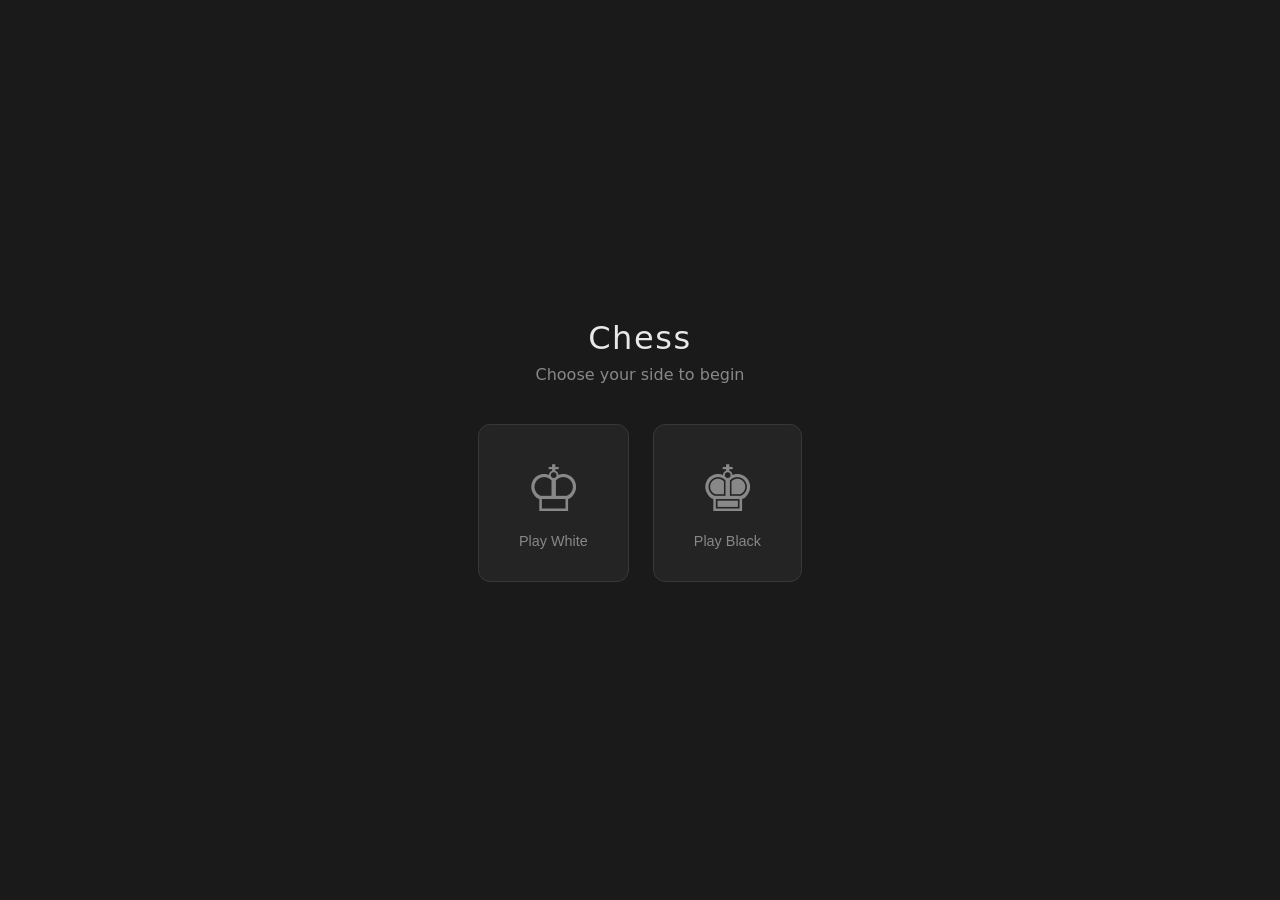
==== index.html @ a19563bc "Game completed" ====
<!doctype html>
<html lang="en">
    <head>
        <meta charset="UTF-8" />
        <meta name="viewport" content="width=device-width, initial-scale=1.0" />
        <title>Chess — Play vs AI</title>
        <link rel="stylesheet" href="index.css" />
    </head>
    <body>
        <!-- Color choice screen -->
        <div id="color-picker">
            <h1>Chess</h1>
            <p>Choose your side to begin</p>
            <div class="piece-choice">
                <button class="choice-btn" onclick="startGame('white')">
                    <span class="piece-icon">♔</span>
                    Play White
                </button>
                <button class="choice-btn" onclick="startGame('black')">
                    <span class="piece-icon">♚</span>
                    Play Black
                </button>
            </div>
        </div>

        <!-- Game screen -->
        <div id="game">
            <div id="board-wrap">
                <div id="board-outer">
                    <div class="coord-col" id="rank-labels"></div>
                    <div id="board"></div>
                </div>
                <div class="coord-row" id="file-labels"></div>
            </div>

            <div id="panel">
                <div class="card">
                    <div id="ai-badge">AI · ~2100 ELO</div>
                    <div id="status-title">White to move</div>
                    <div id="status-text">Select a piece to begin.</div>
                    <div id="thinking-indicator">
                        <div class="dot-pulse">
                            <span></span><span></span><span></span>
                        </div>
                        Thinking…
                    </div>
                </div>

                <div class="card" id="captured-wrap">
                    <div class="cap-label">Captured by you</div>
                    <div class="captured-row" id="cap-by-player"></div>
                    <div class="cap-label" style="margin-top: 8px">
                        Captured by AI
                    </div>
                    <div class="captured-row" id="cap-by-ai"></div>
                </div>

                <div class="card">
                    <div
                        style="
                            font-size: 0.75rem;
                            color: var(--text-muted);
                            margin-bottom: 8px;
                        "
                    >
                        Move history
                    </div>
                    <div id="moves-list"></div>
                </div>

                <button id="btn-new" onclick="newGame()">New Game</button>
            </div>
        </div>

        <!-- Result overlay -->
        <div id="result-overlay">
            <div id="result-box">
                <h2 id="result-title">Game Over</h2>
                <p id="result-desc"></p>
                <button onclick="newGame()">Play Again</button>
            </div>
        </div>

        <script src="index.js"></script>
    </body>
</html>
---- index.css ----
*,
*::before,
*::after {
    box-sizing: border-box;
    margin: 0;
    padding: 0;
}

:root {
    --bg: #1a1a1a;
    --surface: #242424;
    --surface2: #2e2e2e;
    --border: #383838;
    --text: #e8e8e8;
    --text-muted: #888;
    --accent: #c9a96e;
    --accent-dim: #8a6e40;
    --light-sq: #f0d9b5;
    --dark-sq: #b58863;
    --selected: #f6f669;
    --move-dot: rgba(0, 0, 0, 0.28);
    --last-move: rgba(205, 210, 106, 0.45);
    --check: rgba(220, 50, 50, 0.7);
    --capture-ring: rgba(0, 0, 0, 0.4);
}

body {
    background: var(--bg);
    color: var(--text);
    font-family: "Segoe UI", system-ui, sans-serif;
    min-height: 100vh;
    display: flex;
    align-items: center;
    justify-content: center;
    padding: 1rem;
}

/* ─── Color picker screen ─── */
#color-picker {
    text-align: center;
    max-width: 400px;
}
#color-picker h1 {
    font-size: 2rem;
    font-weight: 300;
    letter-spacing: 0.05em;
    margin-bottom: 0.5rem;
}
#color-picker p {
    color: var(--text-muted);
    margin-bottom: 2.5rem;
}

.piece-choice {
    display: flex;
    gap: 1.5rem;
    justify-content: center;
}
.choice-btn {
    background: var(--surface);
    border: 1.5px solid var(--border);
    border-radius: 12px;
    padding: 2rem 2.5rem;
    cursor: pointer;
    transition:
        border-color 0.15s,
        transform 0.1s;
    color: var(--text);
    display: flex;
    flex-direction: column;
    align-items: center;
    gap: 0.75rem;
    font-size: 0.9rem;
    color: var(--text-muted);
}
.choice-btn:hover {
    border-color: var(--accent);
    transform: translateY(-2px);
}
.choice-btn .piece-icon {
    font-size: 4rem;
    line-height: 1;
}

/* ─── Main game layout ─── */
#game {
    display: none;
    gap: 1.5rem;
    align-items: flex-start;
}
#game.active {
    display: flex;
}

/* ─── Board ─── */
#board-wrap {
    display: flex;
    flex-direction: column;
    gap: 4px;
}
#board-outer {
    display: flex;
    gap: 4px;
    align-items: flex-start;
}
.coord-col {
    display: flex;
    flex-direction: column;
    justify-content: space-around;
    height: 480px;
}
.coord-row {
    display: flex;
    justify-content: space-around;
    width: 480px;
    padding-left: 20px;
}
.coord {
    font-size: 11px;
    color: var(--text-muted);
    width: 16px;
    text-align: center;
    user-select: none;
    line-height: 60px;
}
.coord-r {
    line-height: 1;
}

#board {
    display: grid;
    grid-template-columns: repeat(8, 60px);
    grid-template-rows: repeat(8, 60px);
    border: 2px solid var(--border);
    cursor: pointer;
    user-select: none;
}

.sq {
    width: 60px;
    height: 60px;
    display: flex;
    align-items: center;
    justify-content: center;
    position: relative;
    transition: background 0.1s;
}
.sq.light {
    background: var(--light-sq);
}
.sq.dark {
    background: var(--dark-sq);
}
.sq.selected {
    background: var(--selected) !important;
}
.sq.last-move {
    background: var(--last-move) !important;
}
.sq.in-check {
    background: var(--check) !important;
}

/* Move dot indicator */
.sq.can-move::after {
    content: "";
    position: absolute;
    width: 22px;
    height: 22px;
    border-radius: 50%;
    background: var(--move-dot);
    pointer-events: none;
}
/* Capture ring */
.sq.can-capture::after {
    content: "";
    position: absolute;
    inset: 0;
    border-radius: 50%;
    box-shadow: inset 0 0 0 5px var(--capture-ring);
    pointer-events: none;
}

.piece {
    pointer-events: none;
    width: 52px;
    height: 52px;
    display: block;
}
.piece svg {
    width: 100%;
    height: 100%;
    overflow: visible;
}

/* ─── Side panel ─── */
#panel {
    width: 220px;
    display: flex;
    flex-direction: column;
    gap: 1rem;
}

.card {
    background: var(--surface);
    border: 1px solid var(--border);
    border-radius: 10px;
    padding: 1rem;
}

#status-text {
    font-size: 0.85rem;
    color: var(--text-muted);
    line-height: 1.5;
}
#status-title {
    font-size: 1rem;
    font-weight: 500;
    color: var(--text);
    margin-bottom: 0.25rem;
}
#ai-badge {
    font-size: 0.75rem;
    color: var(--accent);
    background: rgba(201, 169, 110, 0.12);
    border: 1px solid var(--accent-dim);
    border-radius: 6px;
    padding: 2px 8px;
    display: inline-block;
    margin-bottom: 0.75rem;
}

#thinking-indicator {
    display: none;
    align-items: center;
    gap: 6px;
    font-size: 0.8rem;
    color: var(--accent);
    margin-top: 0.5rem;
}
#thinking-indicator.active {
    display: flex;
}
.dot-pulse {
    display: flex;
    gap: 3px;
}
.dot-pulse span {
    width: 5px;
    height: 5px;
    border-radius: 50%;
    background: var(--accent);
    animation: pulse 1.2s infinite;
}
.dot-pulse span:nth-child(2) {
    animation-delay: 0.2s;
}
.dot-pulse span:nth-child(3) {
    animation-delay: 0.4s;
}
@keyframes pulse {
    0%,
    80%,
    100% {
        opacity: 0.2;
        transform: scale(0.85);
    }
    40% {
        opacity: 1;
        transform: scale(1);
    }
}

/* Move history */
#moves-list {
    max-height: 260px;
    overflow-y: auto;
    display: grid;
    grid-template-columns: 1fr 1fr;
    gap: 2px 8px;
    font-size: 0.82rem;
    color: var(--text-muted);
    scrollbar-width: thin;
    scrollbar-color: var(--border) transparent;
}
.move-num {
    color: var(--text-muted);
    font-variant-numeric: tabular-nums;
}
.move-entry {
    color: var(--text);
}
.move-entry.current {
    color: var(--accent);
    font-weight: 500;
}

#btn-new {
    width: 100%;
    background: none;
    border: 1.5px solid var(--accent-dim);
    color: var(--accent);
    border-radius: 8px;
    padding: 0.6rem;
    cursor: pointer;
    font-size: 0.85rem;
    transition: background 0.15s;
}
#btn-new:hover {
    background: rgba(201, 169, 110, 0.1);
}

/* Captured pieces display */
#captured-wrap {
    font-size: 0.75rem;
}
.captured-row {
    display: flex;
    flex-wrap: wrap;
    min-height: 24px;
    margin-top: 4px;
    font-size: 1.3rem;
    line-height: 1.2;
}
.cap-label {
    font-size: 0.75rem;
    color: var(--text-muted);
    margin-bottom: 2px;
}

/* Result overlay */
#result-overlay {
    display: none;
    position: fixed;
    inset: 0;
    background: rgba(0, 0, 0, 0.6);
    align-items: center;
    justify-content: center;
    z-index: 10;
}
#result-overlay.active {
    display: flex;
}
#result-box {
    background: var(--surface);
    border: 1.5px solid var(--border);
    border-radius: 16px;
    padding: 2.5rem 3rem;
    text-align: center;
    max-width: 340px;
}
#result-box h2 {
    font-size: 1.6rem;
    font-weight: 300;
    margin-bottom: 0.5rem;
}
#result-box p {
    color: var(--text-muted);
    font-size: 0.9rem;
    margin-bottom: 1.5rem;
}
#result-box button {
    background: var(--accent);
    color: #1a1209;
    border: none;
    border-radius: 8px;
    padding: 0.65rem 2rem;
    font-size: 0.9rem;
    font-weight: 600;
    cursor: pointer;
}
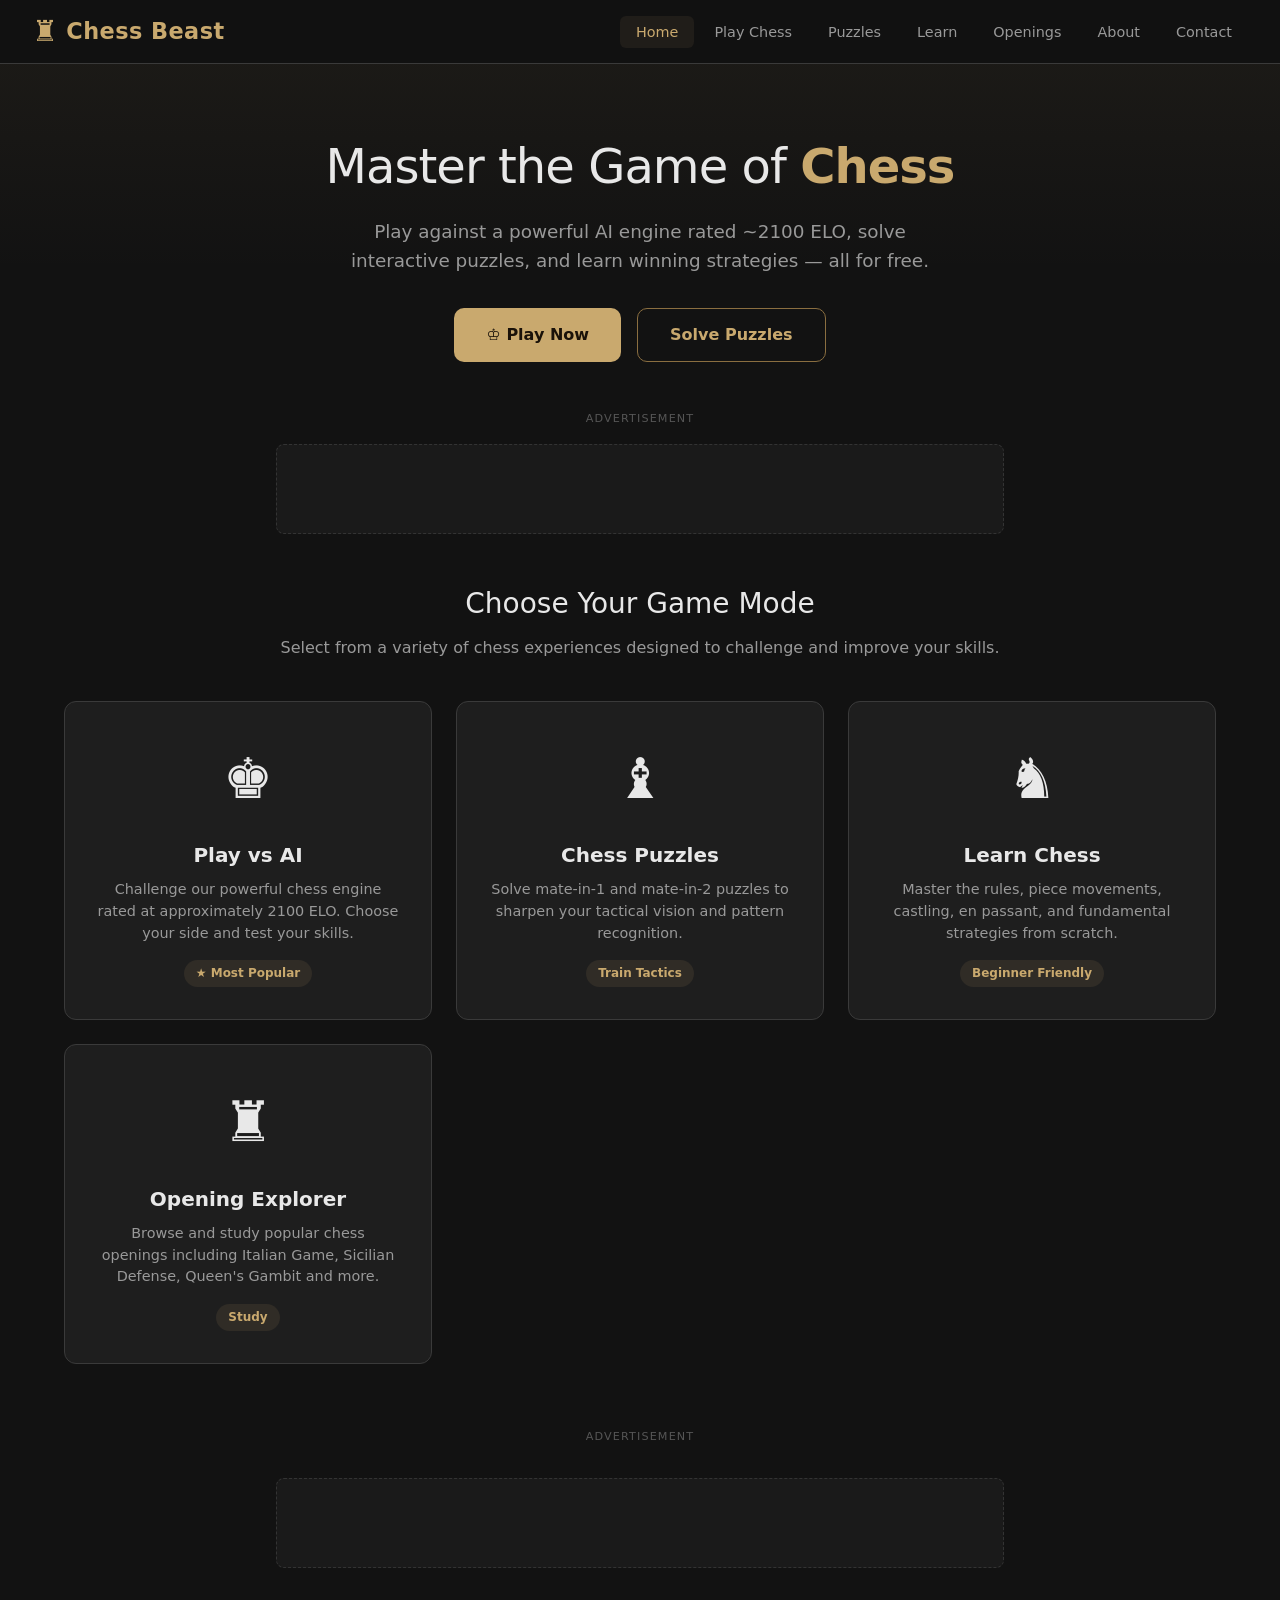
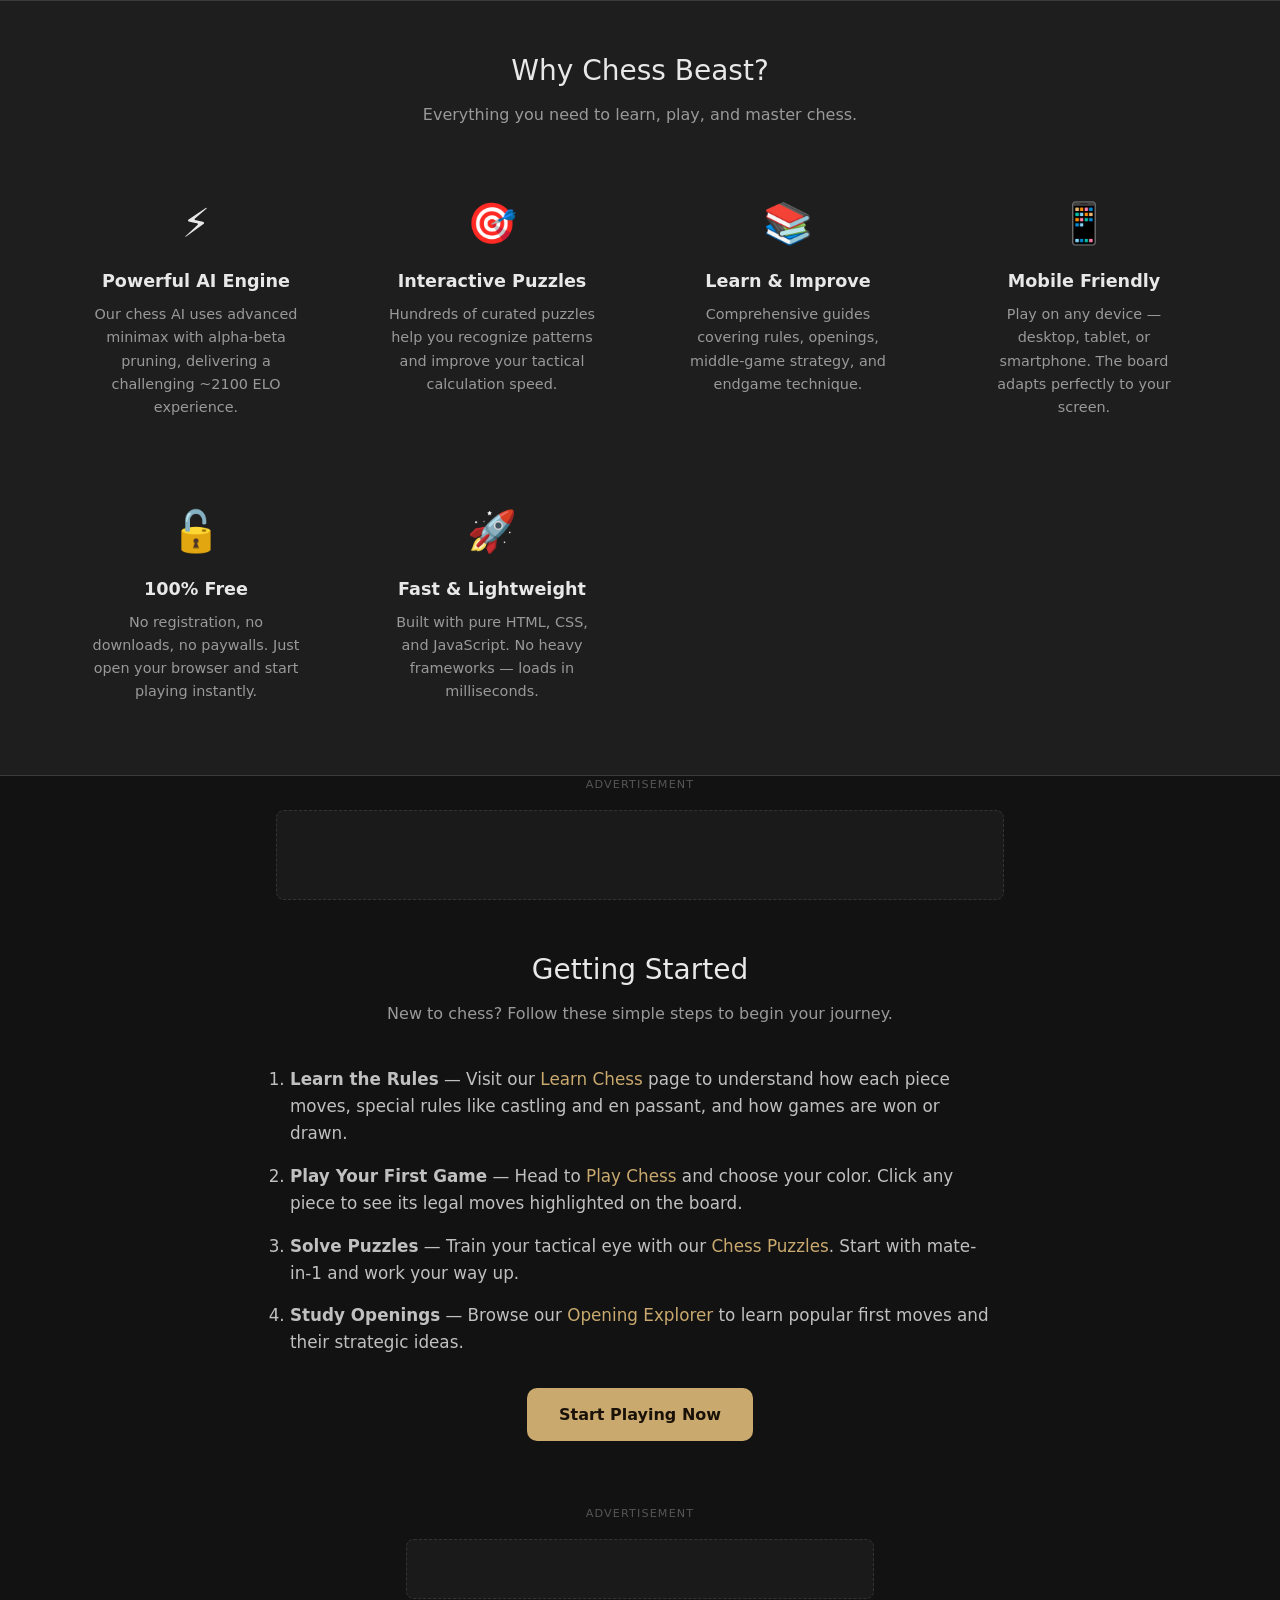
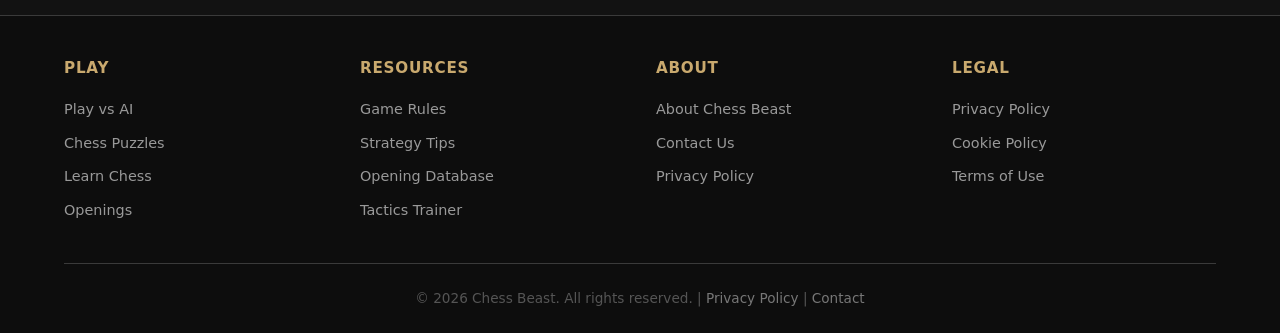
==== commit ce9351ce: "Site Upgrade" ====
--- a/index.html
+++ b/index.html
@@ -3,84 +3,407 @@
     <head>
         <meta charset="UTF-8" />
         <meta name="viewport" content="width=device-width, initial-scale=1.0" />
-        <title>Chess — Play vs AI</title>
-        <link rel="stylesheet" href="index.css" />
+        <title>
+            Chess Beast — Play Chess Online vs AI | Free Chess Games & Puzzles
+        </title>
+        <meta
+            name="description"
+            content="Play free chess online against a powerful AI engine. Solve chess puzzles, learn openings, and improve your game at Chess Beast."
+        />
+        <meta
+            name="keywords"
+            content="chess, play chess online, chess AI, chess puzzles, chess openings, free chess game, chess engine"
+        />
+        <meta name="author" content="Chess Beast" />
+        <meta name="robots" content="index, follow" />
+        <link
+            rel="canonical"
+            href="https://6a2cd4bd62cdf35db3fb0080--starlit-phoenix-8d6c7b.netlify.app/"
+        />
+        <meta
+            property="og:title"
+            content="Chess Beast — Play Chess Online vs AI"
+        />
+        <meta
+            property="og:description"
+            content="Play free chess online against a powerful AI engine. Solve puzzles and learn chess."
+        />
+        <meta property="og:type" content="website" />
+        <meta
+            property="og:url"
+            content="https://6a2cd4bd62cdf35db3fb0080--starlit-phoenix-8d6c7b.netlify.app/"
+        />
+        <meta
+            property="og:image"
+            content="https://6a2cd4bd62cdf35db3fb0080--starlit-phoenix-8d6c7b.netlify.app/og-image.jpg"
+        />
+        <meta name="twitter:card" content="summary_large_image" />
+        <link rel="stylesheet" href="styles.css" />
+        <script
+            async
+            src="https://pagead2.googlesyndication.com/pagead/js/adsbygoogle.js?client=ca-pub-2041950116232110"
+            crossorigin="anonymous"
+        ></script>
     </head>
     <body>
-        <!-- Color choice screen -->
-        <div id="color-picker">
-            <h1>Chess</h1>
-            <p>Choose your side to begin</p>
-            <div class="piece-choice">
-                <button class="choice-btn" onclick="startGame('white')">
-                    <span class="piece-icon">♔</span>
-                    Play White
-                </button>
-                <button class="choice-btn" onclick="startGame('black')">
-                    <span class="piece-icon">♚</span>
-                    Play Black
-                </button>
+        <!-- Navigation -->
+        <nav class="site-nav">
+            <a href="index.html" class="nav-brand">
+                <span class="logo-icon">&#9820;</span>
+                <span>Chess Beast</span>
+            </a>
+            <button
+                class="nav-toggle"
+                onclick="
+                    document
+                        .querySelector('.nav-links')
+                        .classList.toggle('active')
+                "
+                aria-label="Toggle navigation"
+            >
+                &#9776;
+            </button>
+            <ul class="nav-links">
+                <li><a href="index.html" class="active">Home</a></li>
+                <li><a href="play.html">Play Chess</a></li>
+                <li><a href="puzzles.html">Puzzles</a></li>
+                <li><a href="learn.html">Learn</a></li>
+                <li><a href="openings.html">Openings</a></li>
+                <li><a href="about.html">About</a></li>
+                <li><a href="contact.html">Contact</a></li>
+            </ul>
+        </nav>
+
+        <div class="page-content">
+            <!-- Hero Section -->
+            <section class="hero">
+                <div class="container">
+                    <h1>Master the Game of <span>Chess</span></h1>
+                    <p>
+                        Play against a powerful AI engine rated ~2100 ELO, solve
+                        interactive puzzles, and learn winning strategies — all
+                        for free.
+                    </p>
+                    <div class="hero-actions">
+                        <a href="play.html" class="btn btn-primary"
+                            >&#9812; Play Now</a
+                        >
+                        <a href="puzzles.html" class="btn btn-secondary"
+                            >Solve Puzzles</a
+                        >
+                    </div>
+                </div>
+            </section>
+
+            <!-- Top Banner Ad -->
+            <div class="container">
+                <p class="ad-label">Advertisement</p>
+                <div class="ad-slot ad-leaderboard">
+                    <ins
+                        class="adsbygoogle"
+                        style="
+                            display: inline-block;
+                            width: 728px;
+                            height: 90px;
+                        "
+                        data-ad-client="ca-pub-XXXXXXXXXXXXXXXX"
+                        data-ad-slot="HOMEBANNER1"
+                    ></ins>
+                </div>
+            </div>
+
+            <!-- Games Section -->
+            <section class="games-section">
+                <div class="container">
+                    <div class="section-header">
+                        <h2>Choose Your Game Mode</h2>
+                        <p>
+                            Select from a variety of chess experiences designed
+                            to challenge and improve your skills.
+                        </p>
+                    </div>
+                    <div class="games-grid">
+                        <a href="play.html" class="game-card">
+                            <span class="card-icon">&#9818;</span>
+                            <h3>Play vs AI</h3>
+                            <p>
+                                Challenge our powerful chess engine rated at
+                                approximately 2100 ELO. Choose your side and
+                                test your skills.
+                            </p>
+                            <span class="card-tag">&#9733; Most Popular</span>
+                        </a>
+                        <a href="puzzles.html" class="game-card">
+                            <span class="card-icon">&#9821;</span>
+                            <h3>Chess Puzzles</h3>
+                            <p>
+                                Solve mate-in-1 and mate-in-2 puzzles to sharpen
+                                your tactical vision and pattern recognition.
+                            </p>
+                            <span class="card-tag">Train Tactics</span>
+                        </a>
+                        <a href="learn.html" class="game-card">
+                            <span class="card-icon">&#9822;</span>
+                            <h3>Learn Chess</h3>
+                            <p>
+                                Master the rules, piece movements, castling, en
+                                passant, and fundamental strategies from
+                                scratch.
+                            </p>
+                            <span class="card-tag">Beginner Friendly</span>
+                        </a>
+                        <a href="openings.html" class="game-card">
+                            <span class="card-icon">&#9820;</span>
+                            <h3>Opening Explorer</h3>
+                            <p>
+                                Browse and study popular chess openings
+                                including Italian Game, Sicilian Defense,
+                                Queen's Gambit and more.
+                            </p>
+                            <span class="card-tag">Study</span>
+                        </a>
+                    </div>
+                </div>
+            </section>
+
+            <!-- In-Content Ad -->
+            <div class="container">
+                <p class="ad-label">Advertisement</p>
+                <div class="ad-slot ad-in-content">
+                    <ins
+                        class="adsbygoogle"
+                        style="
+                            display: inline-block;
+                            width: 728px;
+                            height: 90px;
+                        "
+                        data-ad-client="ca-pub-XXXXXXXXXXXXXXXX"
+                        data-ad-slot="HOMEINCONTENT1"
+                    ></ins>
+                </div>
+            </div>
+
+            <!-- Features Section -->
+            <section class="features-section">
+                <div class="container">
+                    <div class="section-header">
+                        <h2>Why Chess Beast?</h2>
+                        <p>
+                            Everything you need to learn, play, and master
+                            chess.
+                        </p>
+                    </div>
+                    <div class="features-grid">
+                        <div class="feature-item">
+                            <div class="feature-icon">&#9889;</div>
+                            <h3>Powerful AI Engine</h3>
+                            <p>
+                                Our chess AI uses advanced minimax with
+                                alpha-beta pruning, delivering a challenging
+                                ~2100 ELO experience.
+                            </p>
+                        </div>
+                        <div class="feature-item">
+                            <div class="feature-icon">&#127919;</div>
+                            <h3>Interactive Puzzles</h3>
+                            <p>
+                                Hundreds of curated puzzles help you recognize
+                                patterns and improve your tactical calculation
+                                speed.
+                            </p>
+                        </div>
+                        <div class="feature-item">
+                            <div class="feature-icon">&#128218;</div>
+                            <h3>Learn & Improve</h3>
+                            <p>
+                                Comprehensive guides covering rules, openings,
+                                middle-game strategy, and endgame technique.
+                            </p>
+                        </div>
+                        <div class="feature-item">
+                            <div class="feature-icon">&#128241;</div>
+                            <h3>Mobile Friendly</h3>
+                            <p>
+                                Play on any device — desktop, tablet, or
+                                smartphone. The board adapts perfectly to your
+                                screen.
+                            </p>
+                        </div>
+                        <div class="feature-item">
+                            <div class="feature-icon">&#128275;</div>
+                            <h3>100% Free</h3>
+                            <p>
+                                No registration, no downloads, no paywalls. Just
+                                open your browser and start playing instantly.
+                            </p>
+                        </div>
+                        <div class="feature-item">
+                            <div class="feature-icon">&#128640;</div>
+                            <h3>Fast & Lightweight</h3>
+                            <p>
+                                Built with pure HTML, CSS, and JavaScript. No
+                                heavy frameworks — loads in milliseconds.
+                            </p>
+                        </div>
+                    </div>
+                </div>
+            </section>
+
+            <!-- Bottom Banner Ad -->
+            <div class="container">
+                <p class="ad-label">Advertisement</p>
+                <div class="ad-slot ad-leaderboard">
+                    <ins
+                        class="adsbygoogle"
+                        style="
+                            display: inline-block;
+                            width: 728px;
+                            height: 90px;
+                        "
+                        data-ad-client="ca-pub-XXXXXXXXXXXXXXXX"
+                        data-ad-slot="HOMEBOTTOM1"
+                    ></ins>
+                </div>
+            </div>
+
+            <!-- Getting Started Section -->
+            <section class="games-section">
+                <div class="container">
+                    <div class="section-header">
+                        <h2>Getting Started</h2>
+                        <p>
+                            New to chess? Follow these simple steps to begin
+                            your journey.
+                        </p>
+                    </div>
+                    <div class="article-content" style="padding: 0">
+                        <ol
+                            style="
+                                max-width: 700px;
+                                margin: 0 auto;
+                                font-size: 1.05rem;
+                            "
+                        >
+                            <li style="margin-bottom: 1rem">
+                                <strong>Learn the Rules</strong> — Visit our
+                                <a href="learn.html">Learn Chess</a> page to
+                                understand how each piece moves, special rules
+                                like castling and en passant, and how games are
+                                won or drawn.
+                            </li>
+                            <li style="margin-bottom: 1rem">
+                                <strong>Play Your First Game</strong> — Head to
+                                <a href="play.html">Play Chess</a> and choose
+                                your color. Click any piece to see its legal
+                                moves highlighted on the board.
+                            </li>
+                            <li style="margin-bottom: 1rem">
+                                <strong>Solve Puzzles</strong> — Train your
+                                tactical eye with our
+                                <a href="puzzles.html">Chess Puzzles</a>. Start
+                                with mate-in-1 and work your way up.
+                            </li>
+                            <li style="margin-bottom: 1rem">
+                                <strong>Study Openings</strong> — Browse our
+                                <a href="openings.html">Opening Explorer</a> to
+                                learn popular first moves and their strategic
+                                ideas.
+                            </li>
+                        </ol>
+                        <div class="text-center mt-2">
+                            <a href="play.html" class="btn btn-primary"
+                                >Start Playing Now</a
+                            >
+                        </div>
+                    </div>
+                </div>
+            </section>
+        </div>
+
+        <!-- Footer Ad -->
+        <div class="container">
+            <p class="ad-label">Advertisement</p>
+            <div class="ad-slot ad-banner">
+                <ins
+                    class="adsbygoogle"
+                    style="display: inline-block; width: 468px; height: 60px"
+                    data-ad-client="ca-pub-XXXXXXXXXXXXXXXX"
+                    data-ad-slot="HOMEFOOTER1"
+                ></ins>
             </div>
         </div>
 
-        <!-- Game screen -->
-        <div id="game">
-            <div id="board-wrap">
-                <div id="board-outer">
-                    <div class="coord-col" id="rank-labels"></div>
-                    <div id="board"></div>
-                </div>
-                <div class="coord-row" id="file-labels"></div>
+        <!-- Footer -->
+        <footer class="site-footer">
+            <div class="container">
+                <div class="footer-grid">
+                    <div class="footer-col">
+                        <h4>Play</h4>
+                        <ul>
+                            <li><a href="play.html">Play vs AI</a></li>
+                            <li><a href="puzzles.html">Chess Puzzles</a></li>
+                            <li><a href="learn.html">Learn Chess</a></li>
+                            <li><a href="openings.html">Openings</a></li>
+                        </ul>
+                    </div>
+                    <div class="footer-col">
+                        <h4>Resources</h4>
+                        <ul>
+                            <li><a href="learn.html#rules">Game Rules</a></li>
+                            <li>
+                                <a href="learn.html#strategy">Strategy Tips</a>
+                            </li>
+                            <li>
+                                <a href="openings.html">Opening Database</a>
+                            </li>
+                            <li><a href="puzzles.html">Tactics Trainer</a></li>
+                        </ul>
+                    </div>
+                    <div class="footer-col">
+                        <h4>About</h4>
+                        <ul>
+                            <li><a href="about.html">About Chess Beast</a></li>
+                            <li><a href="contact.html">Contact Us</a></li>
+                            <li>
+                                <a href="privacy-policy.html">Privacy Policy</a>
+                            </li>
+                        </ul>
+                    </div>
+                    <div class="footer-col">
+                        <h4>Legal</h4>
+                        <ul>
+                            <li>
+                                <a href="privacy-policy.html">Privacy Policy</a>
+                            </li>
+                            <li>
+                                <a href="privacy-policy.html#cookies"
+                                    >Cookie Policy</a
+                                >
+                            </li>
+                            <li>
+                                <a href="privacy-policy.html#terms"
+                                    >Terms of Use</a
+                                >
+                            </li>
+                        </ul>
+                    </div>
+                </div>
+                <div class="footer-bottom">
+                    <p>
+                        &copy; 2026 Chess Beast. All rights reserved. |
+                        <a href="privacy-policy.html">Privacy Policy</a> |
+                        <a href="contact.html">Contact</a>
+                    </p>
+                </div>
             </div>
-
-            <div id="panel">
-                <div class="card">
-                    <div id="ai-badge">AI · ~2100 ELO</div>
-                    <div id="status-title">White to move</div>
-                    <div id="status-text">Select a piece to begin.</div>
-                    <div id="thinking-indicator">
-                        <div class="dot-pulse">
-                            <span></span><span></span><span></span>
-                        </div>
-                        Thinking…
-                    </div>
-                </div>
-
-                <div class="card" id="captured-wrap">
-                    <div class="cap-label">Captured by you</div>
-                    <div class="captured-row" id="cap-by-player"></div>
-                    <div class="cap-label" style="margin-top: 8px">
-                        Captured by AI
-                    </div>
-                    <div class="captured-row" id="cap-by-ai"></div>
-                </div>
-
-                <div class="card">
-                    <div
-                        style="
-                            font-size: 0.75rem;
-                            color: var(--text-muted);
-                            margin-bottom: 8px;
-                        "
-                    >
-                        Move history
-                    </div>
-                    <div id="moves-list"></div>
-                </div>
-
-                <button id="btn-new" onclick="newGame()">New Game</button>
-            </div>
-        </div>
-
-        <!-- Result overlay -->
-        <div id="result-overlay">
-            <div id="result-box">
-                <h2 id="result-title">Game Over</h2>
-                <p id="result-desc"></p>
-                <button onclick="newGame()">Play Again</button>
-            </div>
-        </div>
-
-        <script src="index.js"></script>
+        </footer>
+
+        <script>
+            // Initialize AdSense ads
+            (window.adsbygoogle = window.adsbygoogle || []).push({});
+            (window.adsbygoogle = window.adsbygoogle || []).push({});
+            (window.adsbygoogle = window.adsbygoogle || []).push({});
+            (window.adsbygoogle = window.adsbygoogle || []).push({});
+        </script>
     </body>
 </html>
--- a/styles.css
+++ b/styles.css
@@ -0,0 +1,985 @@
+/* ═══════════════════════════════════════════════════════════════
+   CHESS BEAST — Shared Styles
+   Multi-page chess website optimized for Google AdSense
+   ═══════════════════════════════════════════════════════════════ */
+
+*, *::before, *::after { box-sizing: border-box; margin: 0; padding: 0; }
+
+:root {
+    --bg: #121212;
+    --surface: #1e1e1e;
+    --surface2: #2a2a2a;
+    --border: #3a3a3a;
+    --text: #e8e8e8;
+    --text-muted: #999;
+    --accent: #c9a96e;
+    --accent-dim: #8a6e40;
+    --light-sq: #f0d9b5;
+    --dark-sq: #b58863;
+    --selected: #f6f669;
+    --move-dot: rgba(0,0,0,0.28);
+    --last-move: rgba(205,210,106,0.45);
+    --check: rgba(220,50,50,0.7);
+    --capture-ring: rgba(0,0,0,0.4);
+    --ad-bg: #1a1a1a;
+    --ad-border: #333;
+    --nav-height: 64px;
+    --footer-bg: #0d0d0d;
+    --card-radius: 12px;
+    --content-max: 1200px;
+}
+
+html { scroll-behavior: smooth; }
+
+body {
+    background: var(--bg);
+    color: var(--text);
+    font-family: 'Segoe UI', system-ui, -apple-system, sans-serif;
+    min-height: 100vh;
+    line-height: 1.6;
+}
+
+a { color: var(--accent); text-decoration: none; }
+a:hover { text-decoration: underline; }
+
+/* ═══════════════════════════════════════════════════════════════
+   NAVIGATION
+   ═══════════════════════════════════════════════════════════════ */
+.site-nav {
+    position: fixed;
+    top: 0; left: 0; right: 0;
+    height: var(--nav-height);
+    background: rgba(18,18,18,0.95);
+    backdrop-filter: blur(12px);
+    border-bottom: 1px solid var(--border);
+    z-index: 1000;
+    display: flex;
+    align-items: center;
+    justify-content: space-between;
+    padding: 0 2rem;
+}
+
+.nav-brand {
+    font-size: 1.4rem;
+    font-weight: 700;
+    color: var(--accent);
+    letter-spacing: 0.02em;
+    display: flex;
+    align-items: center;
+    gap: 0.5rem;
+}
+
+.nav-brand .logo-icon { font-size: 1.8rem; }
+
+.nav-links {
+    display: flex;
+    gap: 0.25rem;
+    list-style: none;
+}
+
+.nav-links a {
+    color: var(--text-muted);
+    padding: 0.5rem 1rem;
+    border-radius: 6px;
+    font-size: 0.9rem;
+    font-weight: 500;
+    transition: all 0.2s;
+    white-space: nowrap;
+}
+
+.nav-links a:hover,
+.nav-links a.active {
+    color: var(--accent);
+    background: rgba(201,169,110,0.08);
+    text-decoration: none;
+}
+
+.nav-toggle {
+    display: none;
+    background: none;
+    border: none;
+    color: var(--text);
+    font-size: 1.5rem;
+    cursor: pointer;
+}
+
+/* ═══════════════════════════════════════════════════════════════
+   MAIN CONTENT WRAPPER
+   ═══════════════════════════════════════════════════════════════ */
+.page-content {
+    padding-top: var(--nav-height);
+    min-height: 100vh;
+}
+
+.container {
+    max-width: var(--content-max);
+    margin: 0 auto;
+    padding: 0 1.5rem;
+}
+
+/* ═══════════════════════════════════════════════════════════════
+   AD SLOTS (Google AdSense Ready)
+   ═══════════════════════════════════════════════════════════════ */
+.ad-slot {
+    background: var(--ad-bg);
+    border: 1px dashed var(--ad-border);
+    border-radius: 8px;
+    display: flex;
+    align-items: center;
+    justify-content: center;
+    text-align: center;
+    color: var(--text-muted);
+    font-size: 0.8rem;
+    margin: 1rem auto;
+    overflow: hidden;
+}
+
+.ad-slot ins.adsbygoogle { display: block; width: 100%; height: 100%; }
+
+.ad-leaderboard {
+    width: 100%;
+    max-width: 728px;
+    height: 90px;
+    margin: 1rem auto;
+}
+
+.ad-banner {
+    width: 100%;
+    max-width: 468px;
+    height: 60px;
+}
+
+.ad-medium-rect {
+    width: 300px;
+    height: 250px;
+}
+
+.ad-half-page {
+    width: 300px;
+    height: 600px;
+}
+
+.ad-large-sky {
+    width: 160px;
+    height: 600px;
+}
+
+.ad-mobile-banner {
+    width: 100%;
+    max-width: 320px;
+    height: 50px;
+}
+
+.ad-in-content {
+    width: 100%;
+    max-width: 728px;
+    height: 90px;
+    margin: 2rem auto;
+}
+
+.ad-sidebar {
+    position: sticky;
+    top: calc(var(--nav-height) + 1rem);
+}
+
+.ad-label {
+    font-size: 0.7rem;
+    text-transform: uppercase;
+    letter-spacing: 0.1em;
+    color: #555;
+    text-align: center;
+    margin-bottom: 0.25rem;
+}
+
+/* ═══════════════════════════════════════════════════════════════
+   HERO SECTION (Homepage)
+   ═══════════════════════════════════════════════════════════════ */
+.hero {
+    padding: 4rem 0 3rem;
+    text-align: center;
+    background: linear-gradient(180deg, rgba(201,169,110,0.05) 0%, transparent 60%);
+}
+
+.hero h1 {
+    font-size: 3rem;
+    font-weight: 300;
+    margin-bottom: 0.75rem;
+    letter-spacing: -0.02em;
+}
+
+.hero h1 span { color: var(--accent); font-weight: 600; }
+
+.hero p {
+    font-size: 1.15rem;
+    color: var(--text-muted);
+    max-width: 600px;
+    margin: 0 auto 2rem;
+}
+
+.hero-actions {
+    display: flex;
+    gap: 1rem;
+    justify-content: center;
+    flex-wrap: wrap;
+}
+
+/* ═══════════════════════════════════════════════════════════════
+   BUTTONS
+   ═══════════════════════════════════════════════════════════════ */
+.btn {
+    display: inline-flex;
+    align-items: center;
+    gap: 0.5rem;
+    padding: 0.85rem 2rem;
+    border-radius: 10px;
+    font-size: 1rem;
+    font-weight: 600;
+    cursor: pointer;
+    transition: all 0.2s;
+    border: none;
+    text-decoration: none;
+}
+
+.btn-primary {
+    background: var(--accent);
+    color: #1a1209;
+}
+
+.btn-primary:hover {
+    background: #d4b87a;
+    transform: translateY(-1px);
+    box-shadow: 0 4px 12px rgba(201,169,110,0.25);
+    text-decoration: none;
+}
+
+.btn-secondary {
+    background: transparent;
+    color: var(--accent);
+    border: 1.5px solid var(--accent-dim);
+}
+
+.btn-secondary:hover {
+    background: rgba(201,169,110,0.08);
+    text-decoration: none;
+}
+
+/* ═══════════════════════════════════════════════════════════════
+   GAME CARDS
+   ═══════════════════════════════════════════════════════════════ */
+.games-section { padding: 2rem 0 4rem; }
+
+.section-header {
+    text-align: center;
+    margin-bottom: 2.5rem;
+}
+
+.section-header h2 {
+    font-size: 1.75rem;
+    font-weight: 400;
+    margin-bottom: 0.5rem;
+}
+
+.section-header p { color: var(--text-muted); font-size: 1rem; }
+
+.games-grid {
+    display: grid;
+    grid-template-columns: repeat(auto-fit, minmax(280px, 1fr));
+    gap: 1.5rem;
+}
+
+.game-card {
+    background: var(--surface);
+    border: 1px solid var(--border);
+    border-radius: var(--card-radius);
+    padding: 2rem;
+    text-align: center;
+    transition: all 0.25s;
+    cursor: pointer;
+    text-decoration: none;
+    color: inherit;
+    display: block;
+}
+
+.game-card:hover {
+    border-color: var(--accent-dim);
+    transform: translateY(-4px);
+    box-shadow: 0 8px 24px rgba(0,0,0,0.3);
+    text-decoration: none;
+    color: inherit;
+}
+
+.game-card .card-icon {
+    font-size: 3.5rem;
+    margin-bottom: 1rem;
+    display: block;
+}
+
+.game-card h3 {
+    font-size: 1.25rem;
+    font-weight: 600;
+    margin-bottom: 0.5rem;
+    color: var(--text);
+}
+
+.game-card p {
+    font-size: 0.9rem;
+    color: var(--text-muted);
+    line-height: 1.5;
+}
+
+.game-card .card-tag {
+    display: inline-block;
+    margin-top: 1rem;
+    padding: 0.25rem 0.75rem;
+    background: rgba(201,169,110,0.1);
+    color: var(--accent);
+    border-radius: 20px;
+    font-size: 0.75rem;
+    font-weight: 600;
+}
+
+/* ═══════════════════════════════════════════════════════════════
+   FEATURES / CONTENT SECTIONS
+   ═══════════════════════════════════════════════════════════════ */
+.features-section {
+    padding: 3rem 0;
+    background: var(--surface);
+    border-top: 1px solid var(--border);
+    border-bottom: 1px solid var(--border);
+}
+
+.features-grid {
+    display: grid;
+    grid-template-columns: repeat(auto-fit, minmax(250px, 1fr));
+    gap: 2rem;
+}
+
+.feature-item {
+    text-align: center;
+    padding: 1.5rem;
+}
+
+.feature-item .feature-icon {
+    font-size: 2.5rem;
+    margin-bottom: 0.75rem;
+}
+
+.feature-item h3 {
+    font-size: 1.1rem;
+    font-weight: 600;
+    margin-bottom: 0.5rem;
+}
+
+.feature-item p {
+    font-size: 0.9rem;
+    color: var(--text-muted);
+}
+
+/* ═══════════════════════════════════════════════════════════════
+   PAGE HEADER
+   ═══════════════════════════════════════════════════════════════ */
+.page-header {
+    padding: 3rem 0 2rem;
+    text-align: center;
+    background: linear-gradient(180deg, rgba(201,169,110,0.04) 0%, transparent 70%);
+}
+
+.page-header h1 {
+    font-size: 2.25rem;
+    font-weight: 300;
+    margin-bottom: 0.5rem;
+}
+
+.page-header p {
+    color: var(--text-muted);
+    font-size: 1.05rem;
+    max-width: 600px;
+    margin: 0 auto;
+}
+
+/* ═══════════════════════════════════════════════════════════════
+   BREADCRUMBS
+   ═══════════════════════════════════════════════════════════════ */
+.breadcrumbs {
+    padding: 0.75rem 0;
+    font-size: 0.85rem;
+    color: var(--text-muted);
+    border-bottom: 1px solid var(--border);
+    margin-bottom: 1rem;
+}
+
+.breadcrumbs a { color: var(--text-muted); }
+.breadcrumbs a:hover { color: var(--accent); }
+.breadcrumbs span { color: var(--accent); }
+
+/* ═══════════════════════════════════════════════════════════════
+   ARTICLE / CONTENT STYLES
+   ═══════════════════════════════════════════════════════════════ */
+.article-content {
+    max-width: 800px;
+    margin: 0 auto;
+    padding: 2rem 0 4rem;
+}
+
+.article-content h2 {
+    font-size: 1.5rem;
+    font-weight: 600;
+    margin: 2.5rem 0 1rem;
+    padding-bottom: 0.5rem;
+    border-bottom: 1px solid var(--border);
+    color: var(--accent);
+}
+
+.article-content h3 {
+    font-size: 1.2rem;
+    font-weight: 600;
+    margin: 2rem 0 0.75rem;
+    color: var(--text);
+}
+
+.article-content p {
+    margin-bottom: 1rem;
+    color: #c0c0c0;
+    line-height: 1.7;
+}
+
+.article-content ul, .article-content ol {
+    margin: 1rem 0 1rem 1.5rem;
+    color: #c0c0c0;
+}
+
+.article-content li { margin-bottom: 0.5rem; }
+
+.article-content table {
+    width: 100%;
+    border-collapse: collapse;
+    margin: 1.5rem 0;
+    font-size: 0.95rem;
+}
+
+.article-content th,
+.article-content td {
+    padding: 0.75rem 1rem;
+    text-align: left;
+    border: 1px solid var(--border);
+}
+
+.article-content th {
+    background: var(--surface2);
+    font-weight: 600;
+    color: var(--accent);
+}
+
+.article-content td { background: var(--surface); }
+
+/* ═══════════════════════════════════════════════════════════════
+   OPENINGS GRID
+   ═══════════════════════════════════════════════════════════════ */
+.openings-grid {
+    display: grid;
+    grid-template-columns: repeat(auto-fit, minmax(300px, 1fr));
+    gap: 1.5rem;
+    padding: 2rem 0;
+}
+
+.opening-card {
+    background: var(--surface);
+    border: 1px solid var(--border);
+    border-radius: var(--card-radius);
+    padding: 1.5rem;
+    transition: all 0.2s;
+}
+
+.opening-card:hover {
+    border-color: var(--accent-dim);
+}
+
+.opening-card h3 {
+    font-size: 1.1rem;
+    color: var(--accent);
+    margin-bottom: 0.5rem;
+}
+
+.opening-card .eco-code {
+    display: inline-block;
+    padding: 0.15rem 0.5rem;
+    background: var(--surface2);
+    border-radius: 4px;
+    font-size: 0.8rem;
+    font-family: monospace;
+    margin-bottom: 0.75rem;
+}
+
+.opening-card p {
+    font-size: 0.9rem;
+    color: var(--text-muted);
+    line-height: 1.5;
+}
+
+.opening-card .moves {
+    font-family: monospace;
+    font-size: 0.85rem;
+    color: var(--text);
+    margin-top: 0.75rem;
+    padding: 0.5rem;
+    background: var(--bg);
+    border-radius: 6px;
+}
+
+/* ═══════════════════════════════════════════════════════════════
+   PUZZLE STYLES
+   ═══════════════════════════════════════════════════════════════ */
+.puzzle-container {
+    display: flex;
+    gap: 2rem;
+    align-items: flex-start;
+    justify-content: center;
+    flex-wrap: wrap;
+    padding: 2rem 0;
+}
+
+.puzzle-board-wrap {
+    display: flex;
+    flex-direction: column;
+    gap: 4px;
+}
+
+.puzzle-info {
+    width: 280px;
+    flex-shrink: 0;
+}
+
+.puzzle-card {
+    background: var(--surface);
+    border: 1px solid var(--border);
+    border-radius: var(--card-radius);
+    padding: 1.25rem;
+    margin-bottom: 1rem;
+}
+
+.puzzle-card h3 {
+    font-size: 1rem;
+    color: var(--accent);
+    margin-bottom: 0.5rem;
+}
+
+.puzzle-card p { font-size: 0.9rem; color: var(--text-muted); }
+
+.difficulty-selector {
+    display: flex;
+    gap: 0.5rem;
+    margin-top: 0.75rem;
+}
+
+.diff-btn {
+    flex: 1;
+    padding: 0.5rem;
+    border: 1px solid var(--border);
+    background: var(--surface2);
+    color: var(--text);
+    border-radius: 6px;
+    cursor: pointer;
+    font-size: 0.85rem;
+    transition: all 0.2s;
+}
+
+.diff-btn:hover, .diff-btn.active {
+    border-color: var(--accent);
+    color: var(--accent);
+}
+
+.puzzle-status {
+    font-size: 1rem;
+    font-weight: 600;
+    margin: 1rem 0;
+    min-height: 1.5rem;
+}
+
+.puzzle-status.correct { color: #4caf50; }
+.puzzle-status.wrong { color: #f44336; }
+
+/* ═══════════════════════════════════════════════════════════════
+   CHESS BOARD (shared)
+   ═══════════════════════════════════════════════════════════════ */
+#board-outer { display: flex; gap: 4px; align-items: flex-start; }
+.coord-col {
+    display: flex;
+    flex-direction: column;
+    justify-content: space-around;
+    height: 480px;
+}
+.coord-row {
+    display: flex;
+    justify-content: space-around;
+    width: 480px;
+    padding-left: 20px;
+}
+.coord {
+    font-size: 11px;
+    color: var(--text-muted);
+    width: 16px;
+    text-align: center;
+    user-select: none;
+    line-height: 60px;
+}
+.coord-r { line-height: 1; }
+
+#board {
+    display: grid;
+    grid-template-columns: repeat(8, 60px);
+    grid-template-rows: repeat(8, 60px);
+    border: 2px solid var(--border);
+    cursor: pointer;
+    user-select: none;
+}
+
+.sq {
+    width: 60px; height: 60px;
+    display: flex;
+    align-items: center;
+    justify-content: center;
+    position: relative;
+    transition: background 0.1s;
+}
+.sq.light { background: var(--light-sq); }
+.sq.dark { background: var(--dark-sq); }
+.sq.selected { background: var(--selected) !important; }
+.sq.last-move { background: var(--last-move) !important; }
+.sq.in-check { background: var(--check) !important; }
+.sq.can-move::after {
+    content: '';
+    position: absolute;
+    width: 22px; height: 22px;
+    border-radius: 50%;
+    background: var(--move-dot);
+    pointer-events: none;
+}
+.sq.can-capture::after {
+    content: '';
+    position: absolute;
+    inset: 0;
+    border-radius: 50%;
+    box-shadow: inset 0 0 0 5px var(--capture-ring);
+    pointer-events: none;
+}
+
+.piece {
+    pointer-events: none;
+    width: 52px; height: 52px;
+    display: block;
+}
+.piece svg { width: 100%; height: 100%; overflow: visible; }
+
+/* Game panel */
+#panel {
+    width: 220px;
+    display: flex;
+    flex-direction: column;
+    gap: 1rem;
+}
+
+.card {
+    background: var(--surface);
+    border: 1px solid var(--border);
+    border-radius: 10px;
+    padding: 1rem;
+}
+
+#status-text { font-size: 0.85rem; color: var(--text-muted); line-height: 1.5; }
+#status-title { font-size: 1rem; font-weight: 500; color: var(--text); margin-bottom: 0.25rem; }
+#ai-badge {
+    font-size: 0.75rem;
+    color: var(--accent);
+    background: rgba(201,169,110,0.12);
+    border: 1px solid var(--accent-dim);
+    border-radius: 6px;
+    padding: 2px 8px;
+    display: inline-block;
+    margin-bottom: 0.75rem;
+}
+
+#thinking-indicator {
+    display: none;
+    align-items: center;
+    gap: 6px;
+    font-size: 0.8rem;
+    color: var(--accent);
+    margin-top: 0.5rem;
+}
+#thinking-indicator.active { display: flex; }
+
+.dot-pulse { display: flex; gap: 3px; }
+.dot-pulse span {
+    width: 5px; height: 5px;
+    border-radius: 50%;
+    background: var(--accent);
+    animation: pulse 1.2s infinite;
+}
+.dot-pulse span:nth-child(2) { animation-delay: 0.2s; }
+.dot-pulse span:nth-child(3) { animation-delay: 0.4s; }
+@keyframes pulse {
+    0%, 80%, 100% { opacity: 0.2; transform: scale(0.85); }
+    40% { opacity: 1; transform: scale(1); }
+}
+
+#moves-list {
+    max-height: 260px;
+    overflow-y: auto;
+    display: grid;
+    grid-template-columns: 1fr 1fr;
+    gap: 2px 8px;
+    font-size: 0.82rem;
+    color: var(--text-muted);
+    scrollbar-width: thin;
+    scrollbar-color: var(--border) transparent;
+}
+.move-num { color: var(--text-muted); font-variant-numeric: tabular-nums; }
+.move-entry { color: var(--text); }
+.move-entry.current { color: var(--accent); font-weight: 500; }
+
+#btn-new {
+    width: 100%;
+    background: none;
+    border: 1.5px solid var(--accent-dim);
+    color: var(--accent);
+    border-radius: 8px;
+    padding: 0.6rem;
+    cursor: pointer;
+    font-size: 0.85rem;
+    transition: background 0.15s;
+}
+#btn-new:hover { background: rgba(201,169,110,0.1); }
+
+.captured-row {
+    display: flex;
+    flex-wrap: wrap;
+    min-height: 24px;
+    margin-top: 4px;
+    font-size: 1.3rem;
+    line-height: 1.2;
+}
+.cap-label { font-size: 0.75rem; color: var(--text-muted); margin-bottom: 2px; }
+
+/* Color picker */
+#color-picker {
+    text-align: center;
+    max-width: 400px;
+    margin: 0 auto;
+    padding: 3rem 1rem;
+}
+#color-picker h1 { font-size: 2.5rem; font-weight: 300; letter-spacing: 0.05em; margin-bottom: 0.5rem; }
+#color-picker > p { color: var(--text-muted); margin-bottom: 2.5rem; font-size: 1.1rem; }
+
+.piece-choice { display: flex; gap: 1.5rem; justify-content: center; }
+.choice-btn {
+    background: var(--surface);
+    border: 1.5px solid var(--border);
+    border-radius: 12px;
+    padding: 2rem 2.5rem;
+    cursor: pointer;
+    transition: border-color 0.15s, transform 0.1s;
+    color: var(--text);
+    display: flex;
+    flex-direction: column;
+    align-items: center;
+    gap: 0.75rem;
+    font-size: 0.95rem;
+    color: var(--text-muted);
+}
+.choice-btn:hover { border-color: var(--accent); transform: translateY(-2px); }
+.choice-btn .piece-icon { font-size: 4rem; line-height: 1; }
+
+/* Game layout */
+#game {
+    display: none;
+    gap: 1.5rem;
+    align-items: flex-start;
+    justify-content: center;
+    padding: 1rem 0;
+}
+#game.active { display: flex; }
+
+/* Result overlay */
+#result-overlay {
+    display: none;
+    position: fixed;
+    inset: 0;
+    background: rgba(0,0,0,0.6);
+    align-items: center;
+    justify-content: center;
+    z-index: 10;
+}
+#result-overlay.active { display: flex; }
+#result-box {
+    background: var(--surface);
+    border: 1.5px solid var(--border);
+    border-radius: 16px;
+    padding: 2.5rem 3rem;
+    text-align: center;
+    max-width: 340px;
+}
+#result-box h2 { font-size: 1.6rem; font-weight: 300; margin-bottom: 0.5rem; }
+#result-box p { color: var(--text-muted); font-size: 0.9rem; margin-bottom: 1.5rem; }
+#result-box button {
+    background: var(--accent);
+    color: #1a1209;
+    border: none;
+    border-radius: 8px;
+    padding: 0.65rem 2rem;
+    font-size: 0.9rem;
+    font-weight: 600;
+    cursor: pointer;
+}
+
+/* ═══════════════════════════════════════════════════════════════
+   CONTACT FORM
+   ═══════════════════════════════════════════════════════════════ */
+.contact-form {
+    max-width: 600px;
+    margin: 2rem auto;
+    padding: 2rem;
+    background: var(--surface);
+    border: 1px solid var(--border);
+    border-radius: var(--card-radius);
+}
+
+.form-group { margin-bottom: 1.25rem; }
+.form-group label {
+    display: block;
+    margin-bottom: 0.4rem;
+    font-size: 0.9rem;
+    font-weight: 500;
+    color: var(--text-muted);
+}
+.form-group input,
+.form-group textarea {
+    width: 100%;
+    padding: 0.75rem 1rem;
+    background: var(--bg);
+    border: 1px solid var(--border);
+    border-radius: 8px;
+    color: var(--text);
+    font-size: 1rem;
+    font-family: inherit;
+    transition: border-color 0.2s;
+}
+.form-group input:focus,
+.form-group textarea:focus {
+    outline: none;
+    border-color: var(--accent);
+}
+
+/* ═══════════════════════════════════════════════════════════════
+   FOOTER
+   ═══════════════════════════════════════════════════════════════ */
+.site-footer {
+    background: var(--footer-bg);
+    border-top: 1px solid var(--border);
+    padding: 2.5rem 0 1.5rem;
+    margin-top: auto;
+}
+
+.footer-grid {
+    display: grid;
+    grid-template-columns: repeat(auto-fit, minmax(200px, 1fr));
+    gap: 2rem;
+    margin-bottom: 2rem;
+}
+
+.footer-col h4 {
+    font-size: 0.95rem;
+    font-weight: 600;
+    color: var(--accent);
+    margin-bottom: 1rem;
+    text-transform: uppercase;
+    letter-spacing: 0.05em;
+}
+
+.footer-col ul { list-style: none; }
+.footer-col li { margin-bottom: 0.5rem; }
+.footer-col a {
+    color: var(--text-muted);
+    font-size: 0.9rem;
+    transition: color 0.2s;
+}
+.footer-col a:hover { color: var(--text); text-decoration: none; }
+
+.footer-bottom {
+    border-top: 1px solid var(--border);
+    padding-top: 1.5rem;
+    text-align: center;
+    font-size: 0.85rem;
+    color: #555;
+}
+
+.footer-bottom a { color: #777; }
+
+/* ═══════════════════════════════════════════════════════════════
+   RESPONSIVE
+   ═══════════════════════════════════════════════════════════════ */
+@media (max-width: 768px) {
+    .nav-links {
+        display: none;
+        position: absolute;
+        top: var(--nav-height);
+        left: 0; right: 0;
+        background: var(--surface);
+        flex-direction: column;
+        padding: 1rem;
+        border-bottom: 1px solid var(--border);
+        gap: 0;
+    }
+    .nav-links.active { display: flex; }
+    .nav-links a {
+        padding: 0.75rem 1rem;
+        border-radius: 6px;
+    }
+    .nav-toggle { display: block; }
+
+    .hero h1 { font-size: 2rem; }
+    .hero p { font-size: 1rem; }
+
+    .page-header h1 { font-size: 1.75rem; }
+
+    .games-grid { grid-template-columns: 1fr; }
+
+    #board { grid-template-columns: repeat(8, 45px); grid-template-rows: repeat(8, 45px); }
+    .sq { width: 45px; height: 45px; }
+    .piece { width: 38px; height: 38px; }
+    .coord-col { height: 360px; }
+    .coord-row { width: 360px; padding-left: 16px; }
+    .coord { line-height: 45px; font-size: 10px; width: 14px; }
+
+    #game { flex-direction: column; align-items: center; }
+    #panel { width: 100%; max-width: 360px; }
+
+    .puzzle-container { flex-direction: column; align-items: center; }
+    .puzzle-info { width: 100%; max-width: 360px; }
+
+    .ad-leaderboard,
+    .ad-in-content { max-width: 100%; height: auto; min-height: 50px; }
+    .ad-medium-rect,
+    .ad-half-page,
+    .ad-large-sky { width: 100%; max-width: 300px; }
+
+    .ad-sidebar { position: static; }
+}
+
+@media (max-width: 480px) {
+    #board { grid-template-columns: repeat(8, 38px); grid-template-rows: repeat(8, 38px); }
+    .sq { width: 38px; height: 38px; }
+    .piece { width: 32px; height: 32px; }
+    .coord-col { height: 304px; }
+    .coord-row { width: 304px; padding-left: 14px; }
+    .coord { line-height: 38px; font-size: 9px; width: 12px; }
+}
+
+/* ═══════════════════════════════════════════════════════════════
+   UTILITY
+   ═══════════════════════════════════════════════════════════════ */
+.text-center { text-align: center; }
+.mt-1 { margin-top: 1rem; }
+.mt-2 { margin-top: 2rem; }
+.mb-1 { margin-bottom: 1rem; }
+.mb-2 { margin-bottom: 2rem; }
+.hidden { display: none; }
